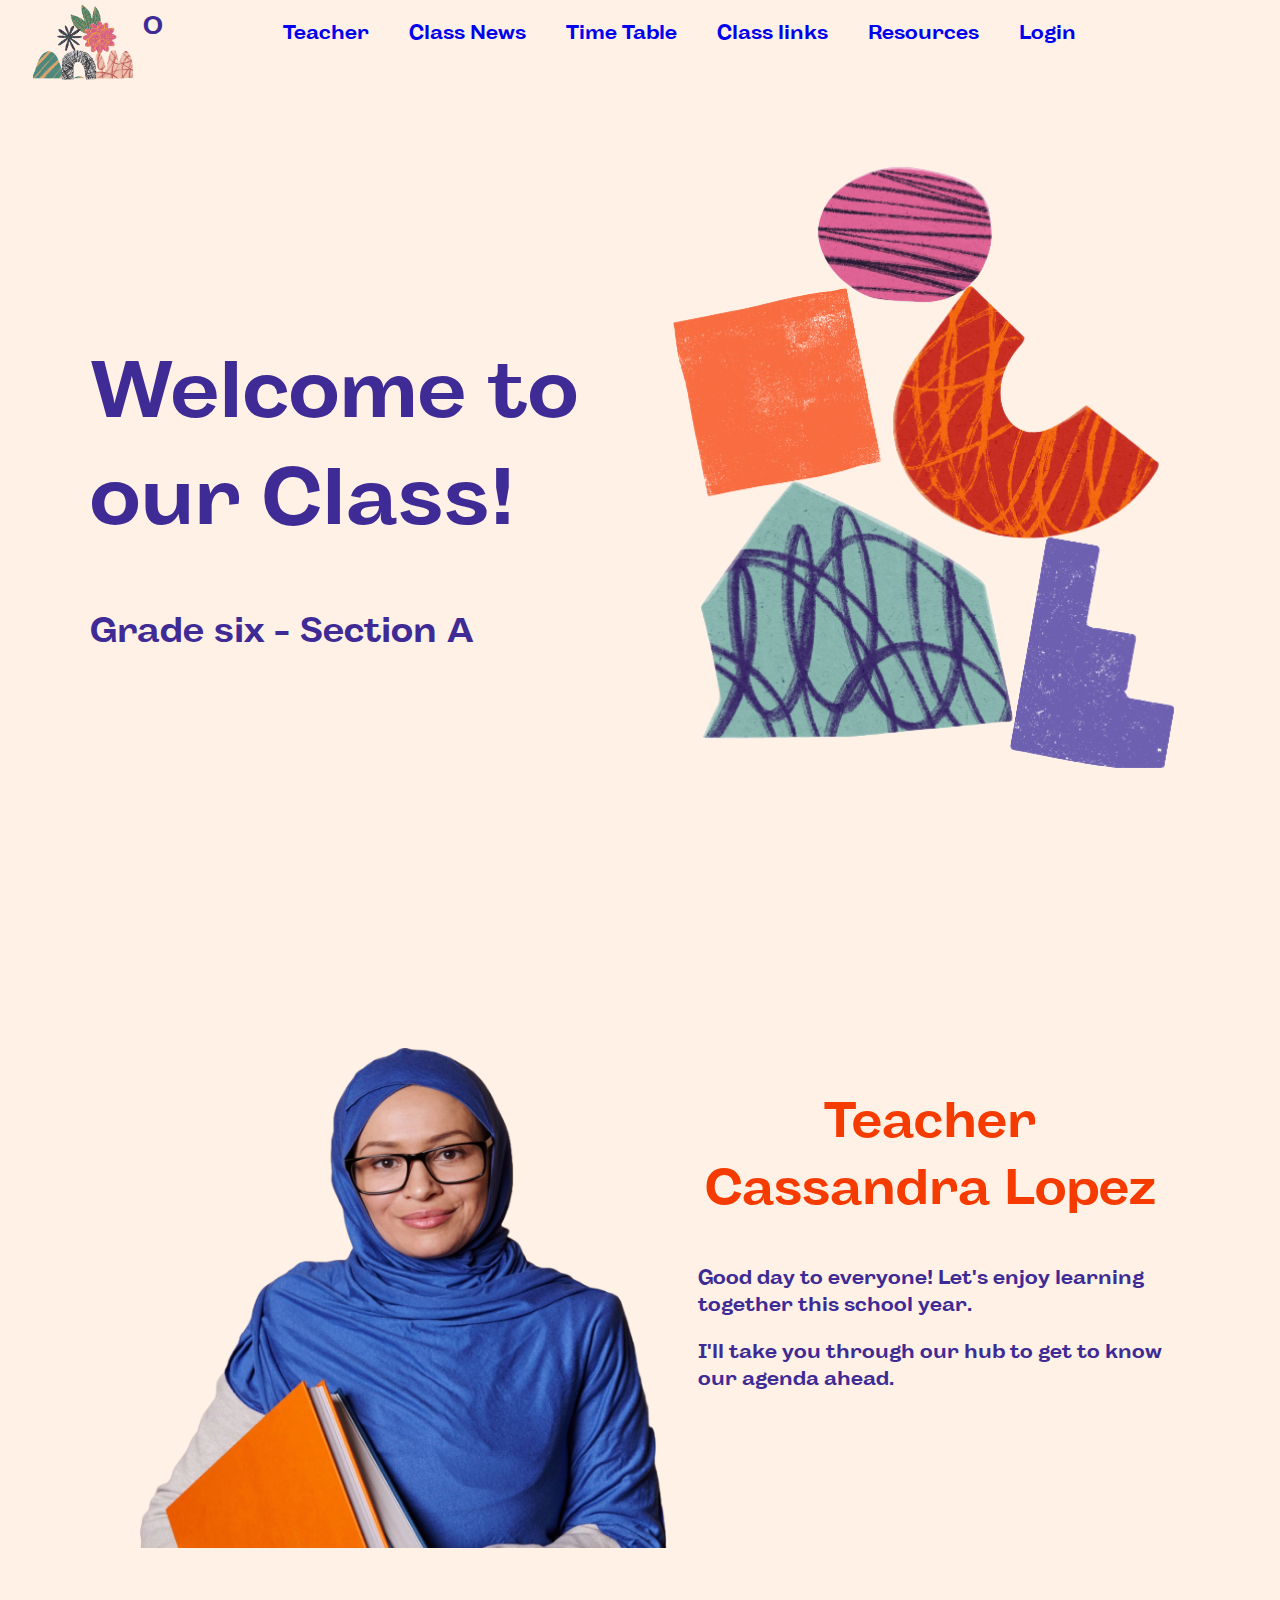
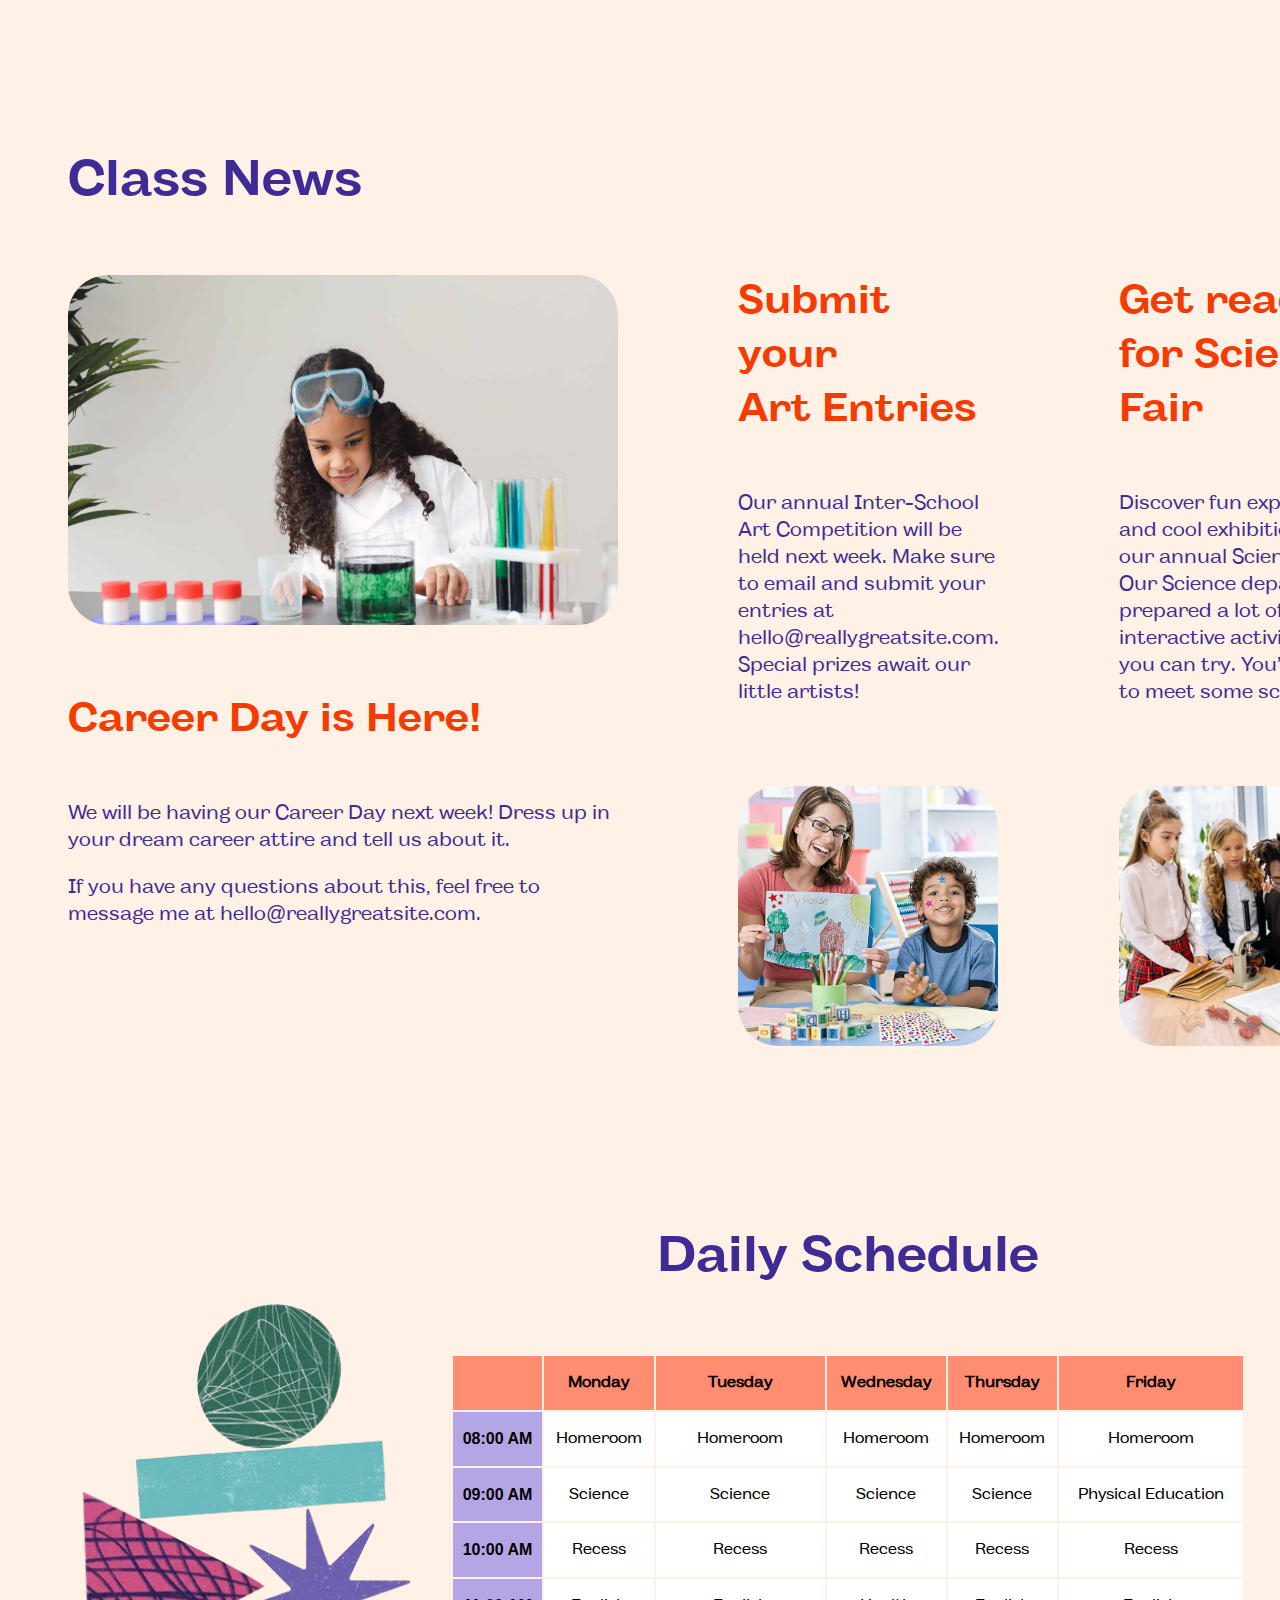
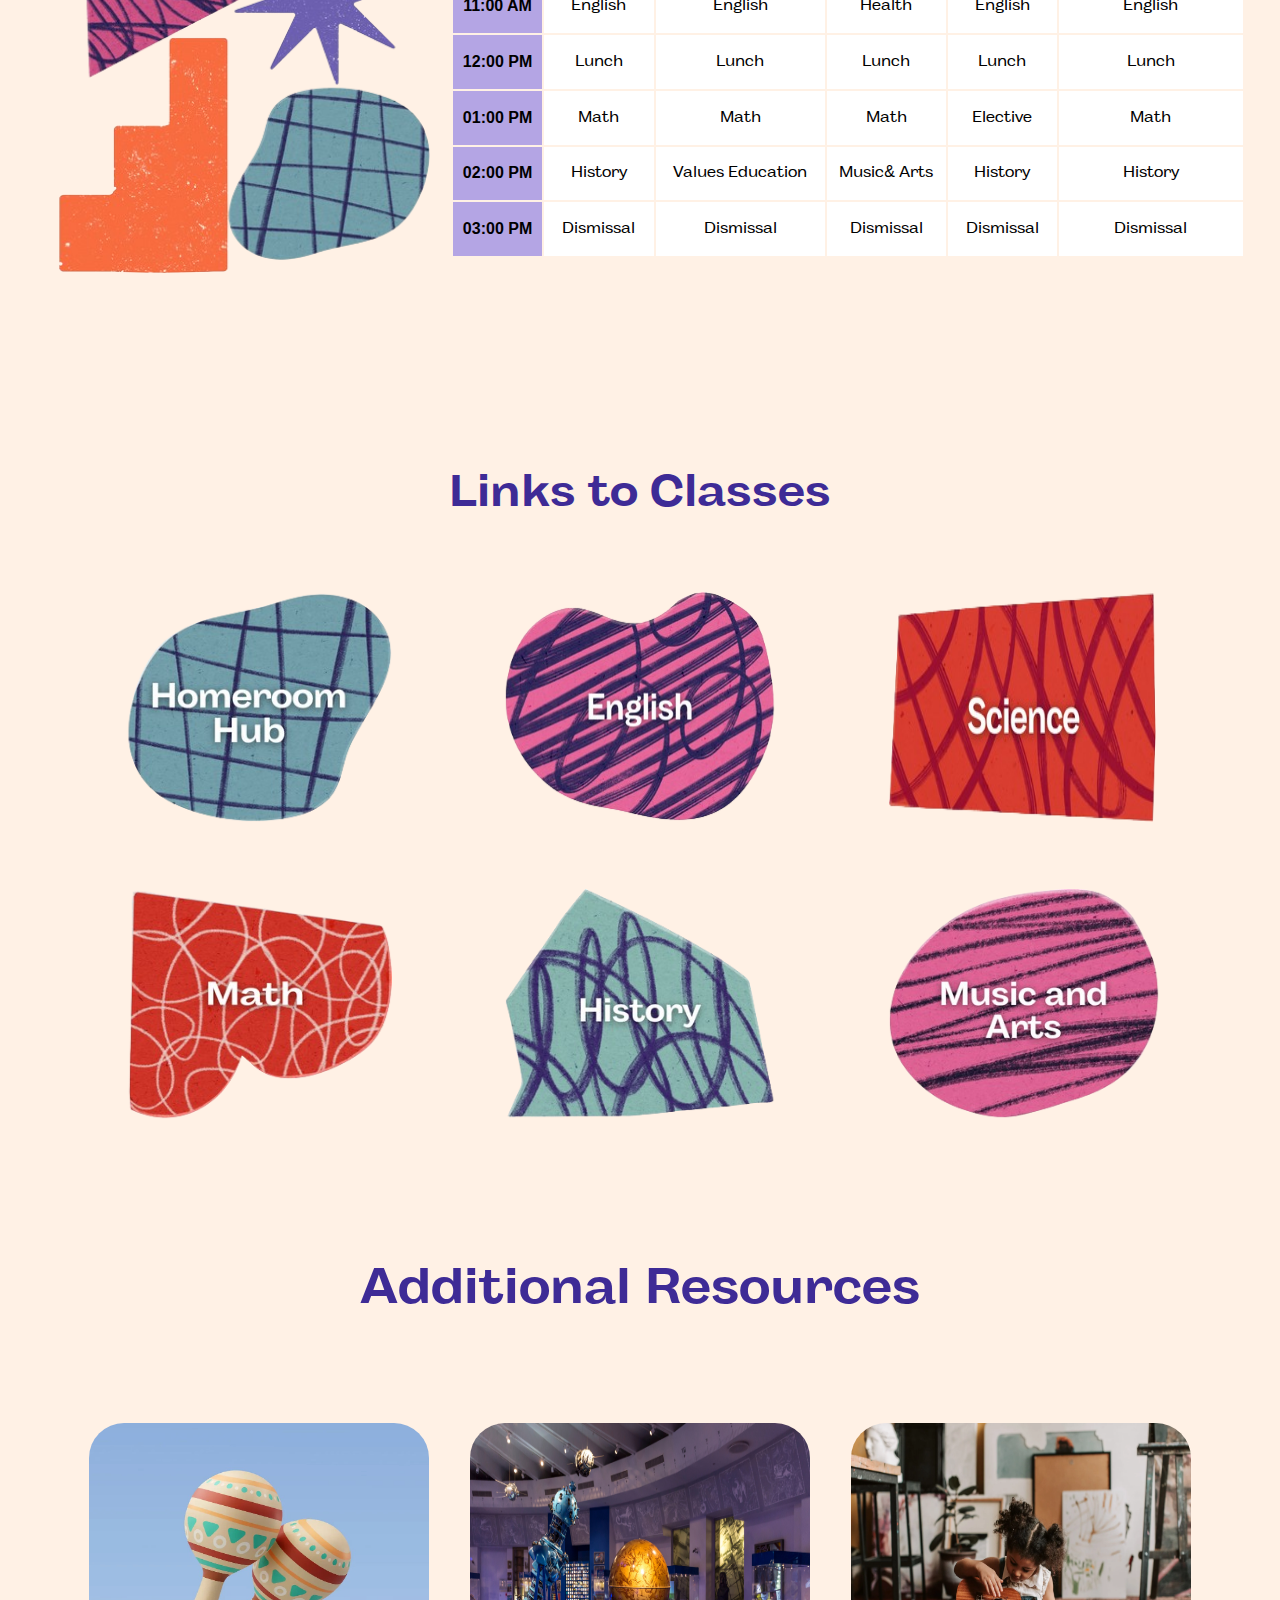
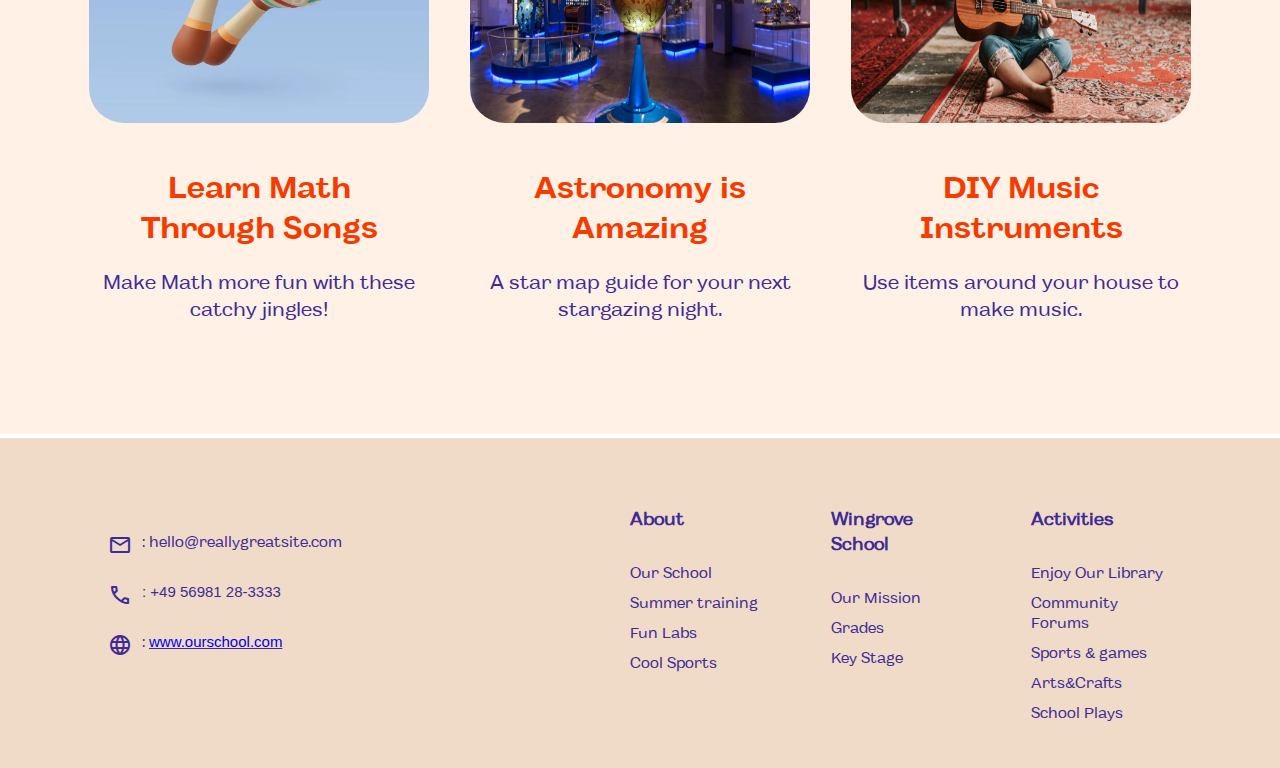
==== index.html @ 25e4eb33 "commit" ====
<!DOCTYPE html>
<html lang="en">

<head>
  <meta charset="UTF-8">
  <meta name="viewport" content="width=device-width, initial-scale=1.0">
  <link rel="stylesheet" href="class.css">
  <link rel="stylesheet"
    href="https://fonts.googleapis.com/css2?family=Material+Symbols+Outlined:opsz,wght,FILL,GRAD@24,400,0,0" />
  <title>Classrom</title>

</head>


<body>
  <!------------------navigation bar------------------>
  <nav class="navbar">
    <div class="logo">
      <a href="#welcome"><img class="logoimg" src="images/logo.png" alt="logo"></a>
     O
    </div>
    <ul class="nav">
      <li class="nav-item"><a href="#teacher">Teacher</a></li>
      <li class="nav-item"><a href="#news">Class News</a></li>
      <li class="nav-item"><a href="#table">Time Table</a></li>
      <li class="nav-item"><a href="#links">Class links</a></li>
      <li class="nav-item"><a href="#resources">Resources</a></li>
      <li class="nav-item"><a href="login.html">Login</a></li>
    </ul>
  </nav>
   <!------------------welcome page------------------>
  <div class="link" id="welcome"></div> <!--additional division to link abbove each page for styling purposes-->
  <div class="welcome">
    <div class="welcomeH">
      <h1>Welcome to
        <br>our Class!</br>
      </h1>
      <h4>Grade six - Section A</h4>
    </div>
    <img src="images/welcome.png" alt="shapes" class="shapes">
  </div>
  <!------------------teacher page------------------>
  <div class="link" id="teacher"></div><!--additional division to link abbove each page for styling purposes-->
  <div class="teacher">
    <img src="images/teacher.png" alt="teacher" class="teacherimg">
    <div>
      <h2 class="teacherH">Teacher<br> Cassandra Lopez</h2>
      <p clas="techerp">Good day to everyone! Let's enjoy learning<br> together this school year.
      </p>
      <p>
        I'll take you through our hub to get to know<br> our agenda ahead.
      </p>
    </div>
  </div>
  <!------------------news page------------------>
  <div class="link" id="news"></div><!--additional division to link abbove each page for styling purposes-->
  <h2 class="newsH">Class News</h2>
  <div class="news"><!--I used flex box so I added a div that contains each img and iths paragraph-->
    <div class="box">
      <img class="kidimg" src="images/kid.jpg" alt="kids">
      <div class="mainbox">
        <h4 class="kidh">Career Day is Here!</h4>
        <p class="newsp">We will be having our Career Day next week! Dress up in<br> your dream career attire and tell
          us about it.<br> </p>
        <p class="newsp"> If you have any questions about this, feel free to<br> message me at
          hello<font face="arial">@</font>reallygreatsite.com.</p>
      </div>
    </div>
    <div class="box">
      <h4 class="kidh">Submit your<br> Art Entries</h4>
      <p>Our annual Inter-School Art Competition will be held next week. Make sure to email and submit your entries at
        hello<font face="arial">@</font>reallygreatsite.com. Special prizes await our little artists!</p>
      <img class="kid2img" src="images/kid2.jpg" alt="kids">
    </div>
    <div class="box">
      <h4 class="kidh"> Get ready for Science Fair</h4>
      <p>Discover fun experiments and cool exhibitions at our annual Science Fair! Our Science department prepared a lot
        of interactive activities that you can try. You’ll also get to meet some scientists.</p>
      <img class="kid2img" src="images/kids3.jpg" alt="kids">
    </div>
  </div>
<!------------------timetable page------------------>
  <div id="table" class="schedule"><!--the div here contains the image as well as the whole table to diplay as flex-->
    <img src="images/Shapes table.png" alt="shapes" class="tableimg">
    <div class="timetable"><!--I used a div for styling purposes *add margin-->
      <h2 class="newsH hr">Daily Schedule</h2>
      <table>
        <colgroup>
          <col span="1" style="background-color: #B4A5E4; font-family: monospace;"><!--I used colgroup to change bgcolor *colspan is neccesary btw -->
        </colgroup>
        <tr class="days">
          <th></th>
          <th>Monday</th>
          <th>Tuesday</th>
          <th>Wednesday</th>
          <th>Thursday</th>
          <th>Friday</th>

        </tr>
        <tr>
          <th class="time">08:00 AM</th>
          <td>Homeroom</td>
          <td>Homeroom</td>
          <td>Homeroom</td>
          <td>Homeroom</td>
          <td>Homeroom</td>
        </tr>
        <tr>
          <th class="time">09:00 AM</th>
          <td>Science</td>
          <td>Science</td>
          <td>Science</td>
          <td>Science</td>
          <td>Physical Education</td>
        </tr>
        <tr>
          <th class="time">10:00 AM</th>
          <td>Recess</td>
          <td>Recess</td>
          <td>Recess</td>
          <td>Recess</td>
          <td>Recess</td>
        </tr>
        <tr>
          <th class="time">11:00 AM</th>
          <td>English</td>
          <td>English</td>
          <td>Health</td>
          <td>English</td>
          <td>English</td>
        </tr>
        <tr>
          <th class="time">12:00 PM</th>
          <td>Lunch</td>
          <td>Lunch</td>
          <td>Lunch</td>
          <td>Lunch</td>
          <td>Lunch</td>
        </tr>
        <tr>
          <th class="time">01:00 PM</th>
          <td>Math</td>
          <td>Math</td>
          <td>Math</td>
          <td>Elective</td>
          <td>Math</td>
        </tr>
        <tr>
          <th class="time">02:00 PM</th>
          <td>History</td>
          <td>Values Education</td>
          <td>Music<font face="arial">&</font> Arts</td>
          <td>History</td>
          <td>History</td>
        </tr>
        <tr>
          <th class="time">03:00 PM</th>
          <td>Dismissal</td>
          <td>Dismissal</td>
          <td>Dismissal</td>
          <td>Dismissal</td>
          <td>Dismissal</td>
        </tr>
      </table>
    </div>
  </div>
  <!------------------classlinks page------------------>
  <div class="link" id="links"></div><!--additional division to link abbove each page for styling purposes-->
  <div class="classlinks">
    <h2 class="linkh">Links to Classes</h2>
    <div class="row"><!--each row has 3 links and each div (row)I used flexbox-->
      <a href="https://dancingclassrooms.org/programs/homeroom-edition/" target="_blank">
        <image src="images/homeroom.png" class="classimg"></image>
      </a>
      <a href="https://the-english-classroom.com/" target="_blank">
        <image src="images/english.png" class="classimg"></image>
      </a>
      <a href="https://classroomscience.org/" target="_blank">
        <image src="images/science.png" class="classimg"></image>
      </a>
    </div>
    <div class="row">
      <a href="https://www.themathclassroom.com.sg/" target="_blank">
        <image src="images/math.png" class="classimg"></image>
      </a>
      <a href="https://www.history.com/classroom" target="_blank">
        <image src="images/history.png" class="classimg"></image>
      </a>
      <a href="https://througheducation.com/incorporate-art-music-into-classroom-learning/" target="_blank">
        <image src="images/music.png" class="classimg"></image>
      </a>

    </div>
  </div>
  <!------------------resources page------------------>
  <div class="link" id="resources"></div><!--additional division to link abbove each page for styling purposes-->
  <h2 class="hr">Additional Resources</h2>
  <div class="resource"><!--div contains 3 main divs to display as flex-->
    <div><!--each div has image header and paragrph 3 in total-->
      <img class="boximg" src="images/shake.jpg">
      <h4 class="imgh">Learn Math<br> Through Songs</h4>
      <p>Make Math more fun with these
        <br> catchy jingles!
      </p>
    </div>
    <div>
      <img class="boximg" src="images/Science-Museum.png">
      <h4 class="imgh">Astronomy is <br>Amazing</h4>
      <p>A star map guide for your next <br> stargazing night.</p>
    </div>
    <div>
      <img class="boximg" src="images/Ukulelegirl.webp">
      <h4 class="imgh">DIY Music<br> Instruments</h4>
      <p>Use items around your house to <br> make music.</p>
    </div>
  </div>
   <!------------------footer------------------>
   <footer>
    <div>
      <div class="email">
        <span class="sign material-symbols-outlined"> mail </span>
        <p>: hello<font face="arial">@</font>reallygreatsite.com</p>
      </div>
      <div class="phon">
        <span class="sign material-symbols-outlined"> phone</span>
        <p>
          <font face="arial">: +49 56981 28-3333</font>
        </p>
      </div>
      <div class="phon">
        <span class="sign material-symbols-outlined"> language</span>
        <p>
          : <font face="arial" style="text-decoration: underline;"> <a href="#">www.ourschool.com</a></font>
        </p>
      </div>
    </div>
    <!------------------footer------------------>
    <div class="footer_list">
      <div>
        <ul>
          <li>
            <h5>About</h5>
          </li>
          <li>Our School </li>
          <li>Summer training</li>
          <li>Fun Labs</li>
          <li>Cool Sports</li>
        </ul>
      </div>
      <div>
        <ul>
          <li>
            <h5>Wingrove School</h5>
          </li>
          <li>Our Mission</li>
          <li>Grades</li>
          <li>Key Stage</li>
        </ul>
      </div>
      <div>
        <ul>
          <li>
            <h5>Activities</h5>
          </li>
          <li>Enjoy Our Library</li>
          <li>Community Forums</li>
          <li>Sports <font face="arial">&</font> games</li>
          <li>Arts<font face="arial">&</font>Crafts </li>
          <li> School Plays</li>

        </ul>
      </div>
    </div>
  </footer>
</body>

</html>
---- class.css ----
html {
    scroll-behavior: smooth;
    overflow-x: hidden;
}

@font-face {
    font-family: BodyGrotesqueFit;
    src: url("fonts/body-grotesque-fit-regular.ttf");

}

@font-face {
    font-family: BodyGrotesqueBold;
    src: url("fonts/body-grotesque-fit-trial-bold.ttf")
}

body {
    background-color: #FFF1E5;
    color: #3E2B96;
    font-family: BodyGrotesqueFit;

}
/*------------------welcome page------------------*/
.welcome {
    color: #3E2B96;
    font-weight: bold;
    display: flex;
    margin: 90px 0 60px 60px;
    justify-content: space-around;
}

.shapes {
    width: 530px;
    height: 640px;
    margin: 0 50px;
}

.welcomeH {
    margin-top: 150px;
    font-family: BodyGrotesqueBold;
}

h1 {
    font-size: 80px;
    font-weight: bolder;
}

h4 {
    font-size: 35px;
}
/*------------------navigation bar------------------*/

.nav {
    text-decoration: none;
    justify-content: end;
    display: flex;
    margin: 15px;
    margin-left: 50px;
}
.nav-item {
    font-family: BodyGrotesqueBold;
    font-size: 20px;
    margin: 0 20px;
    transition: opacity 0.6s ease;
}

a {
    text-decoration: none;
    list-style-type: none;
}

.nav:hover> :not(:hover) {
    opacity: 0.6;
}

.nav-item:hover {
    transform: scale(1.1);
}

.navbar {
    background-color: #FFF1E5;
    position: fixed;
    /* Set the navbar to fixed position */
    top: 0;
    /* Position the navbar at the top of the page */
    width: 100%;
    /* Full width */
    padding: 5px;
    display: flex;
    z-index: 3;/*because in the login page I used z-index 1 and 2 */

}

.logo {
    font-family: BodyGrotesqueBold;
    display: flex;
    font-size: 25px;
    margin: 5px 10px;

}

.logoimg {
    width: 100px;
    height: 80px;
    margin: -10px 10px;
}

.h3 {
    margin-top: 15px;
}

.search {
    width: max-content;
    display: flex;
    align-items: center;
    border: #333333 1px solid;
    padding: 10px;
    border-radius: 28px;
    background: #f6f6f6;
    width: 400px;
    height: 25px;
    margin-top: 15px;
}

.search-input {
    font-size: 16px;
    color: #333333;
    margin-left: 14px;
    border: none;
    background: transparent;
    width: 400px;
    height: 25px;

}
/*------------------teacher page------------------*/
.teacher {
    margin-top: 170px;
    font-family: BodyGrotesqueBold;
    display: flex;
    justify-content: space-evenly;
    font-size: 20px;
    margin-right: 90px;
}

.teacherp {
    text-align: center;
}

.teacherH {
    font-size: 50px;
    color: #F63B00;
    text-align: center;


}

.teacherimg {
    width: 550px;
    height: 500px;
    margin-bottom: 100px;
    margin-left: 100px;
}
/*------------------news page------------------*/
.newsH {

    margin: 60px;
    font-size: 50px;
    margin-right: 60px;
    font-family: BodyGrotesqueBold;
}

.kidimg {
    width: 550px;
    height: 350px;
    border-radius: 40px;
}

.kidh {
    color: #F63B00;
    font-family: BodyGrotesqueBold;
    font-size: 40px;
    margin-top: 0px;

}

.box {
    font-family: BodyGrotesqueFit;
    margin: 0 60px;
    font-size: 20px;
}

.kid2img {
    width: 260px;
    height: 260px;
    border-radius: 40px;
    margin-top: 60px;
}

.news {
    display: flex;
}

.mainbox {
    margin-top: 60px;
}
/*-------------------resource page--------------*/
.resource {
    margin: 100px 40px;
    text-align: center;
    display: flex;
    justify-content: space-evenly;
    font-size: 20px;
}

.boximg {
    width: 340px;
    height: 300px;
    border-radius: 35px;

}

.hr {
    text-align: center;
    margin: 60px;
    font-size: 50px;
    margin-right: 60px;
    font-family: BodyGrotesqueBold;
}

.imgh {
    color: #F63B00;
    font-size: 30px;
    font-family: BodyGrotesqueBold;
    margin-bottom: 0px;
}
/*------------------timetable page------------------*/
table tr td {
    background-color: #FFFF;
}

table {
    margin-bottom: 30px 40px;
    width: 800px;
    height: 510px;
    color: #000;
    border: 3px solid #FFF1E5;
    text-align: center;
}

tr {
    padding: 10px;
}

.days {
    background-color: #FF8D72;
}

.tableimg {
    width: 410px;
    height: 570px;
    margin-top: 140px;
}

.schedule {
    margin: 80px 0px;
    display: flex;
    justify-content: space-between;
    padding: 30px;
}

.timetable {
    margin-right: 30px;
}

.link { /*--additional division to link abbove each page for styling purposes--*/
    height: 40px;
    width: auto;
}

.time {
    font-family: 'Lucida Sans', 'Lucida Sans Regular', 'Lucida Grande', 'Lucida Sans Unicode', Geneva, Verdana, sans-serif;
    /*I had to specify a web safe font because my custom font doesn't sipport symbols nor numbers*/
}
/*------------------class links page------------------*/
.linkh {
    margin-top: 40px;
    font-size: 45px;
    text-align: center;
    font-family: BodyGrotesqueBold;

}

.row {
    display: flex;
    justify-content: space-evenly;
}

.classimg {
    width: 270px;
    height: 230px;
    margin: 30px 0px;
    transition: ease;
}

.row a {
    transition: 0.6s ease;
}

.row a:hover {
    transform: scale(1.1);
}
/*------------------footer ------------------*/

.email {
    margin: 80px 0px 100px 100px;
    display: flex;
    font-size: 15px;
}

.phon {
    margin: -100px 0px 100px 100px;
    display: flex;
    font-size: 15px;
}
/*----styling google font symbols----*/
.sign {
    margin: 15px 10px 10px 10px;
}

.footer_list {
    display: flex;
    font-size: 15px;
    margin: 40px 80px;
    margin-right: 100px;
    list-style-type: none;
    text-decoration: none;
    margin-bottom: 0px;
}

footer {
    border-top: 4px solid #fff;
    display: flex;
    justify-content: space-between;
    background-color: #f0dbc8;
    list-style-type: none;
    text-decoration: none;
    margin-bottom: 0px;
    margin: -10px -10px;
}

.footer_list li:hover {
    cursor: pointer;
    opacity: 0.7;
}

li {
    margin: 10px;
    list-style-type: none;
}

.footer_list li h5 {
    font-size: 18px;
}
.footer_list div{
    float: right;
    width: 45%;
}
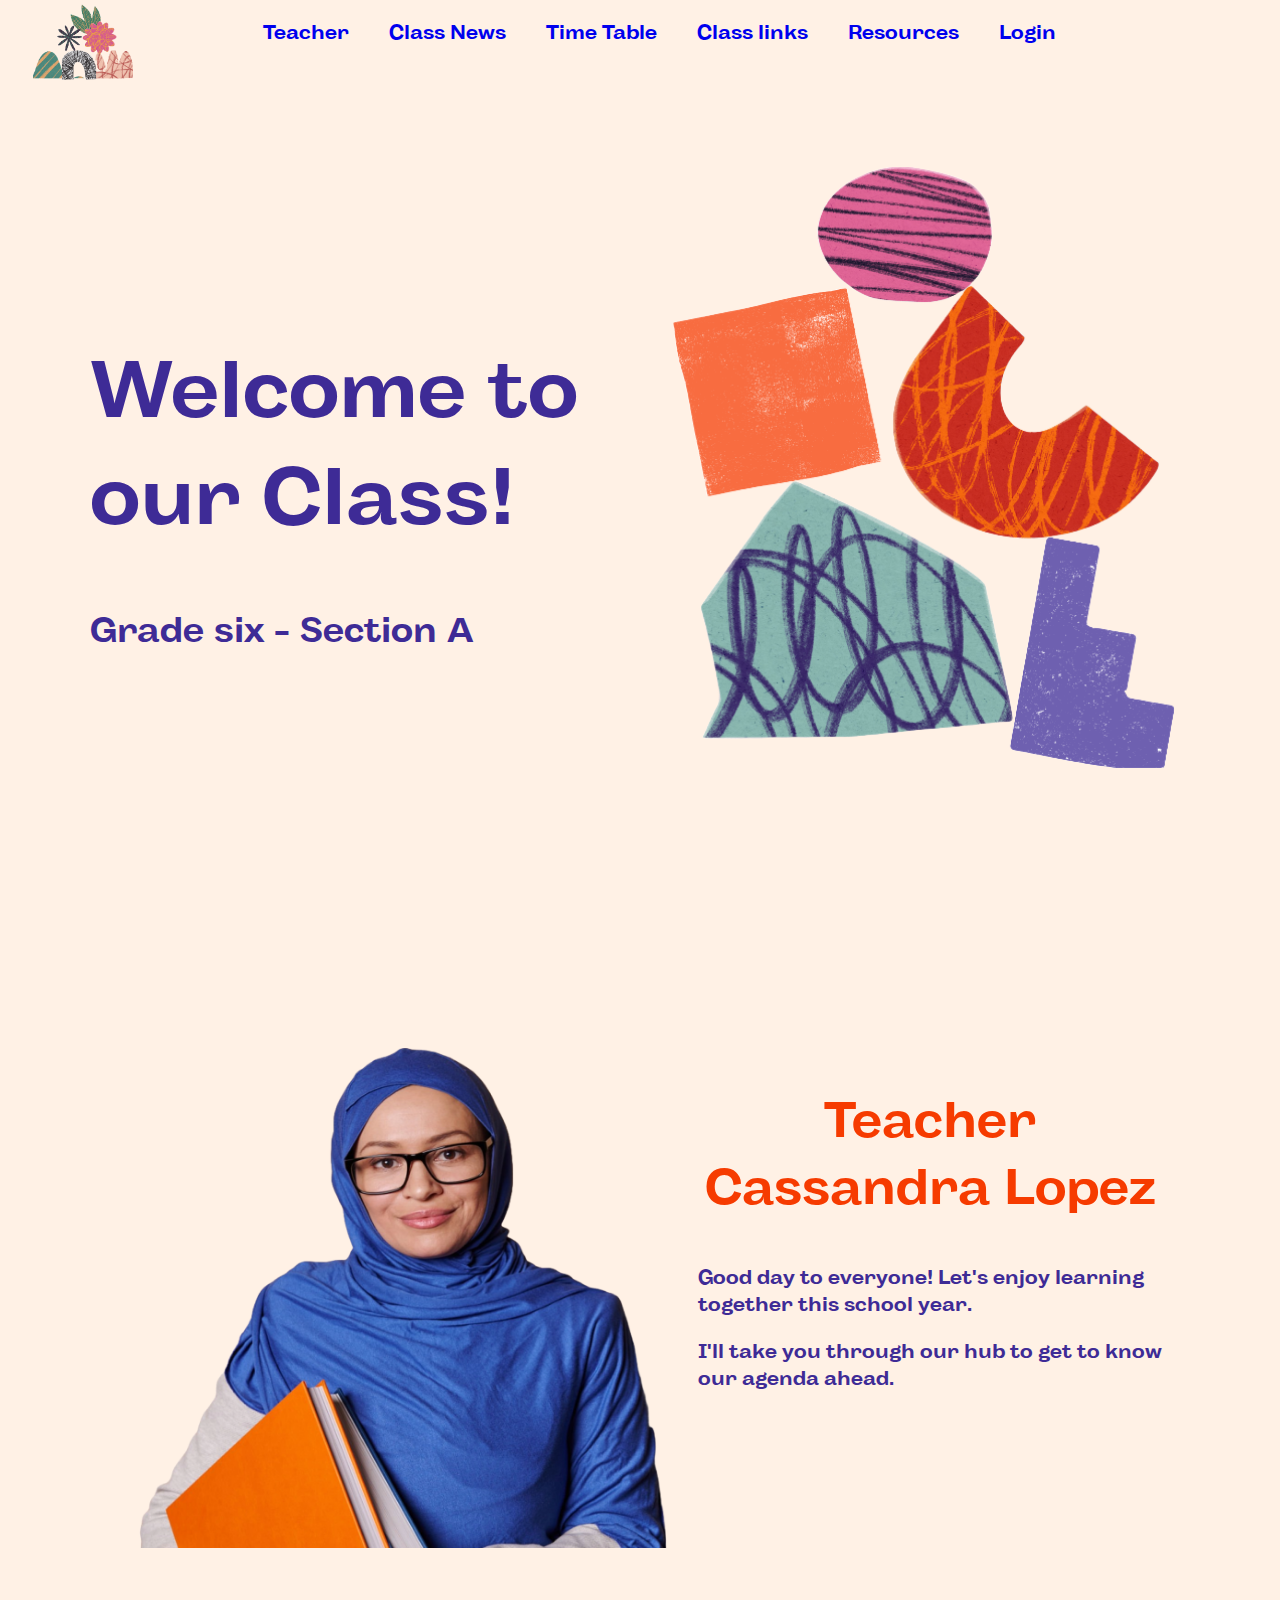
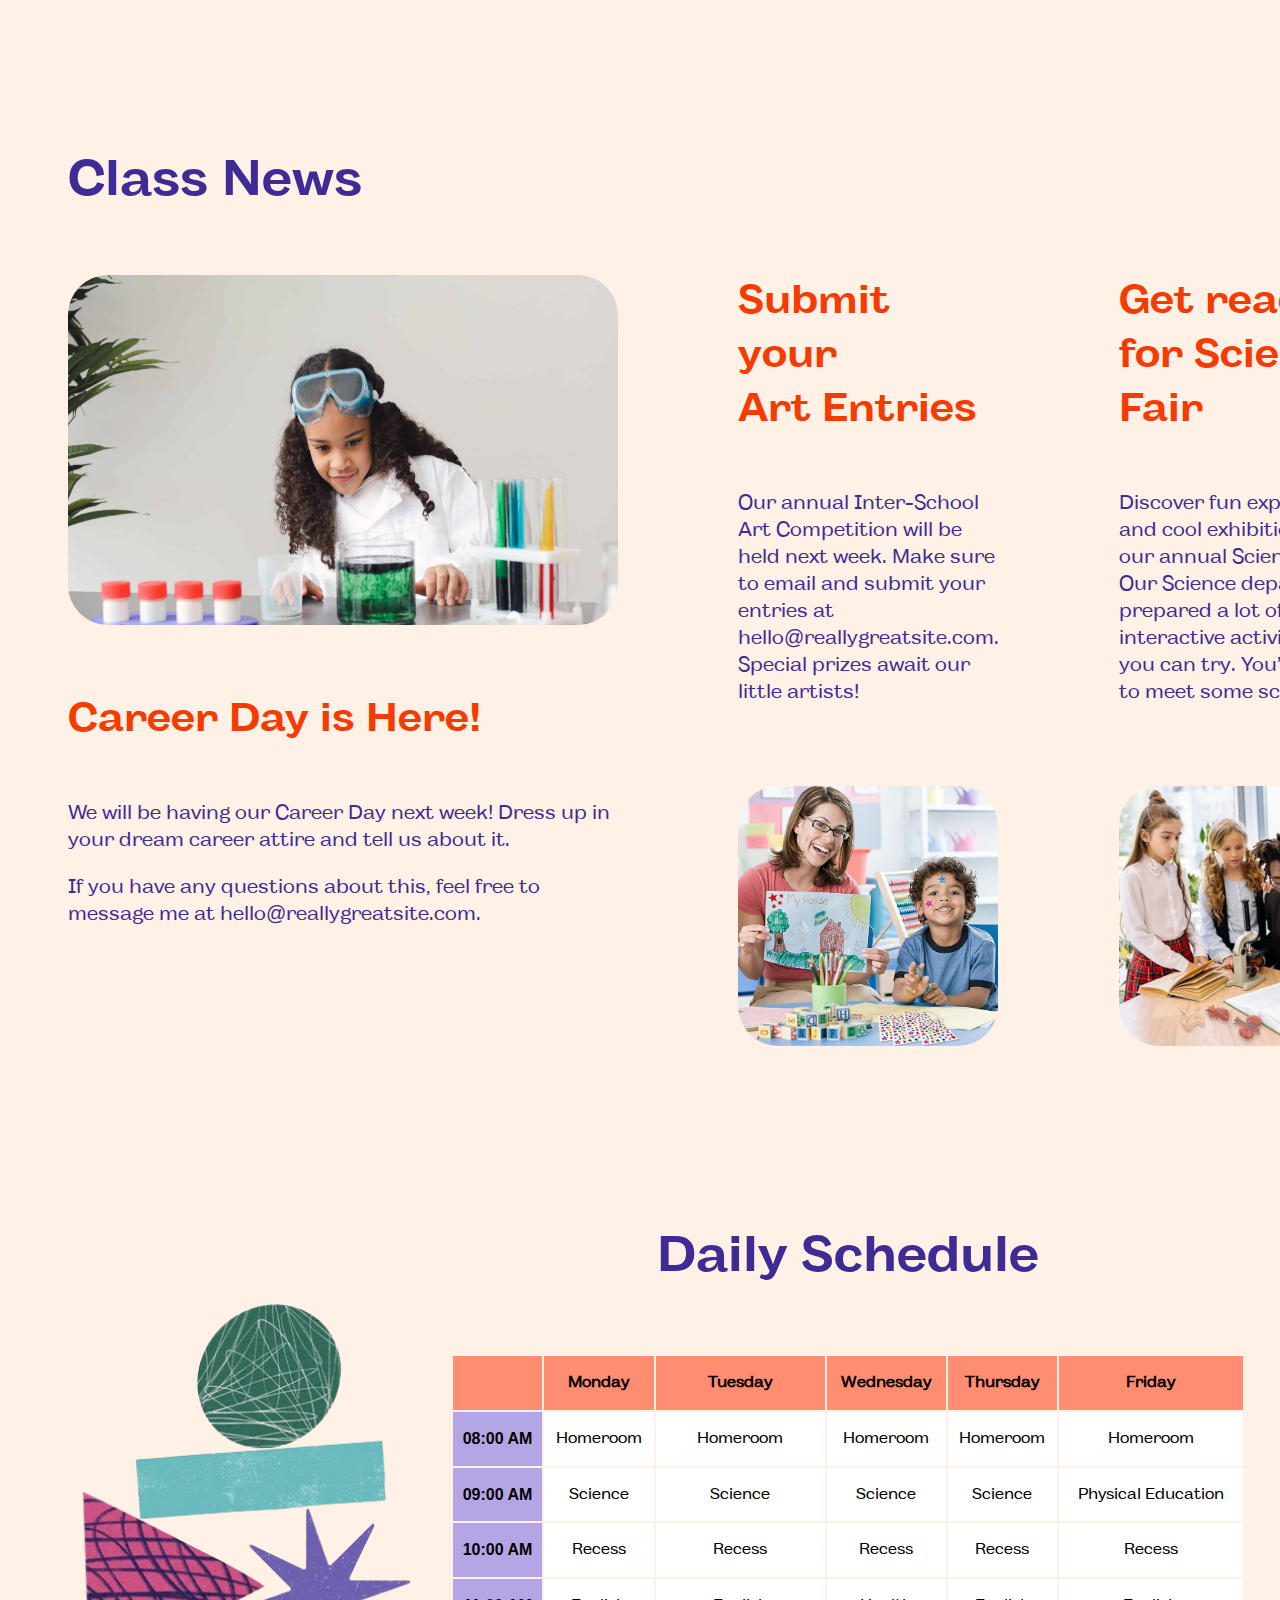
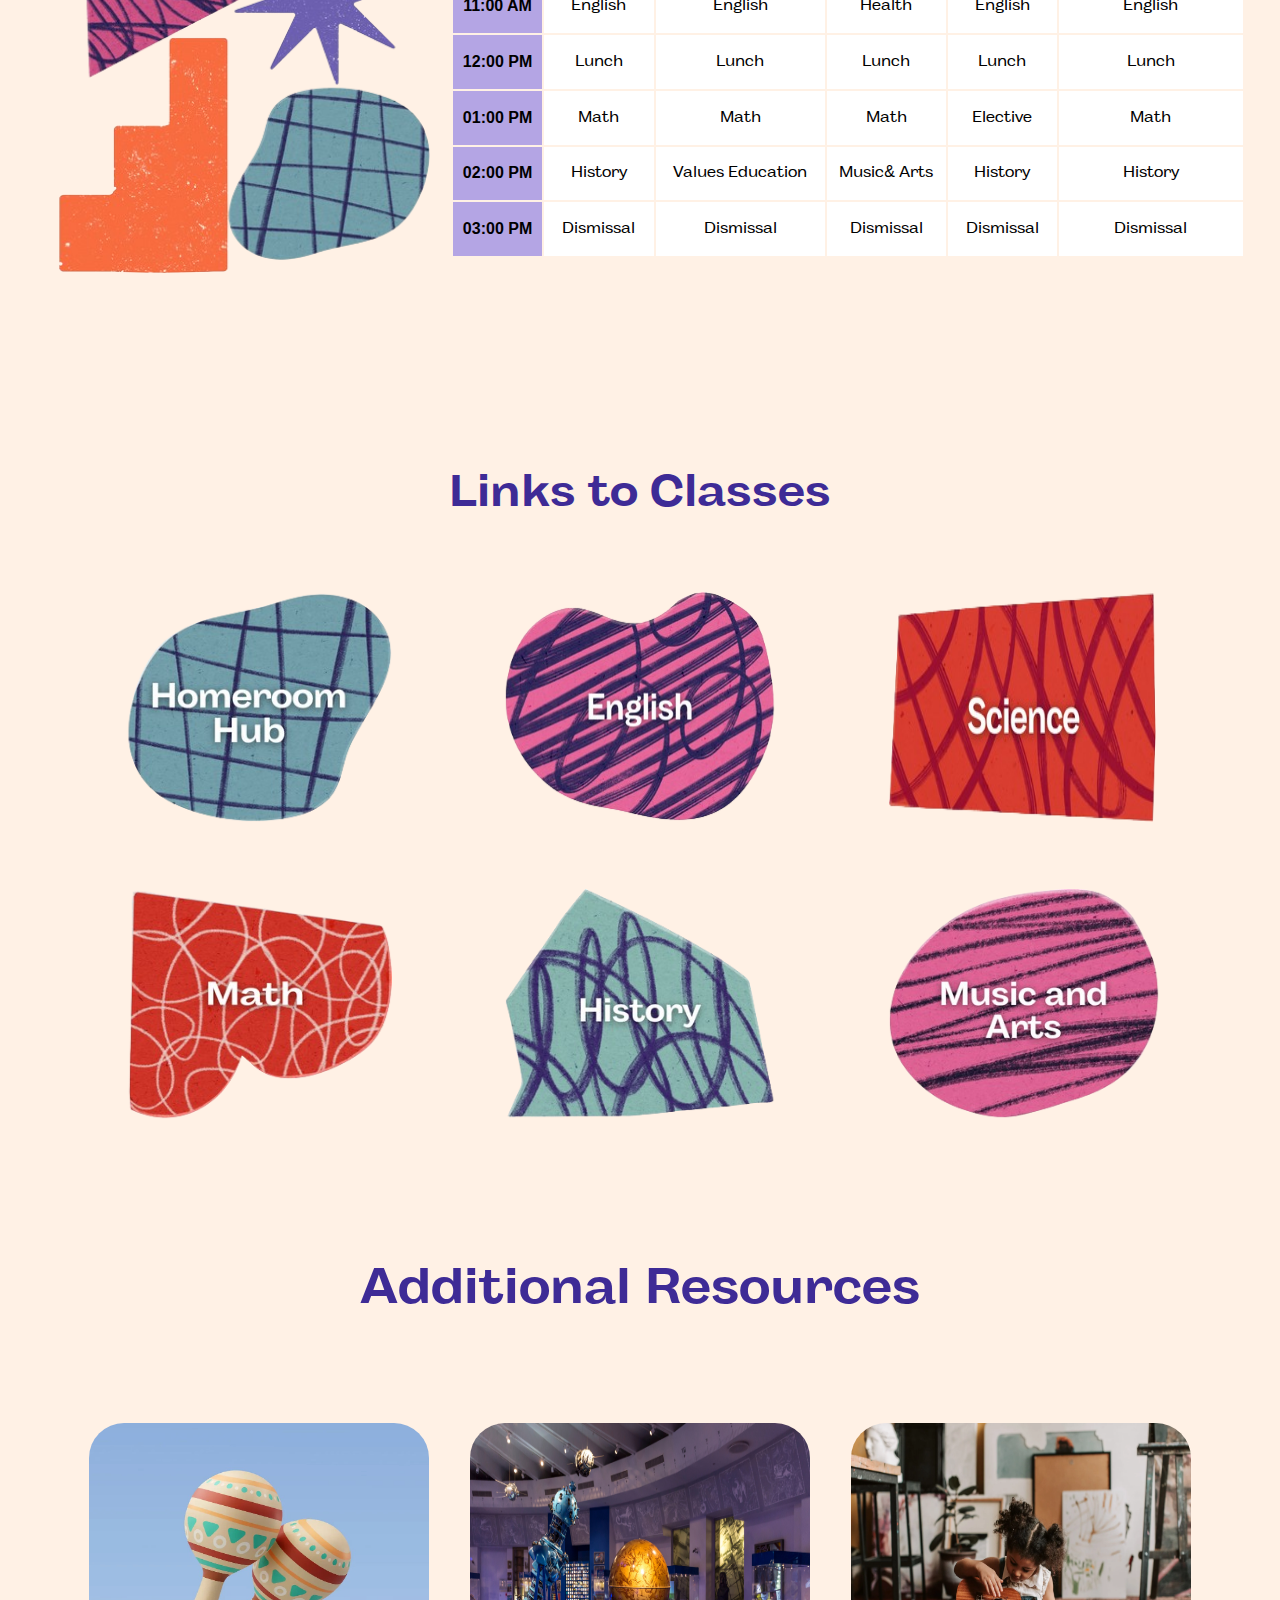
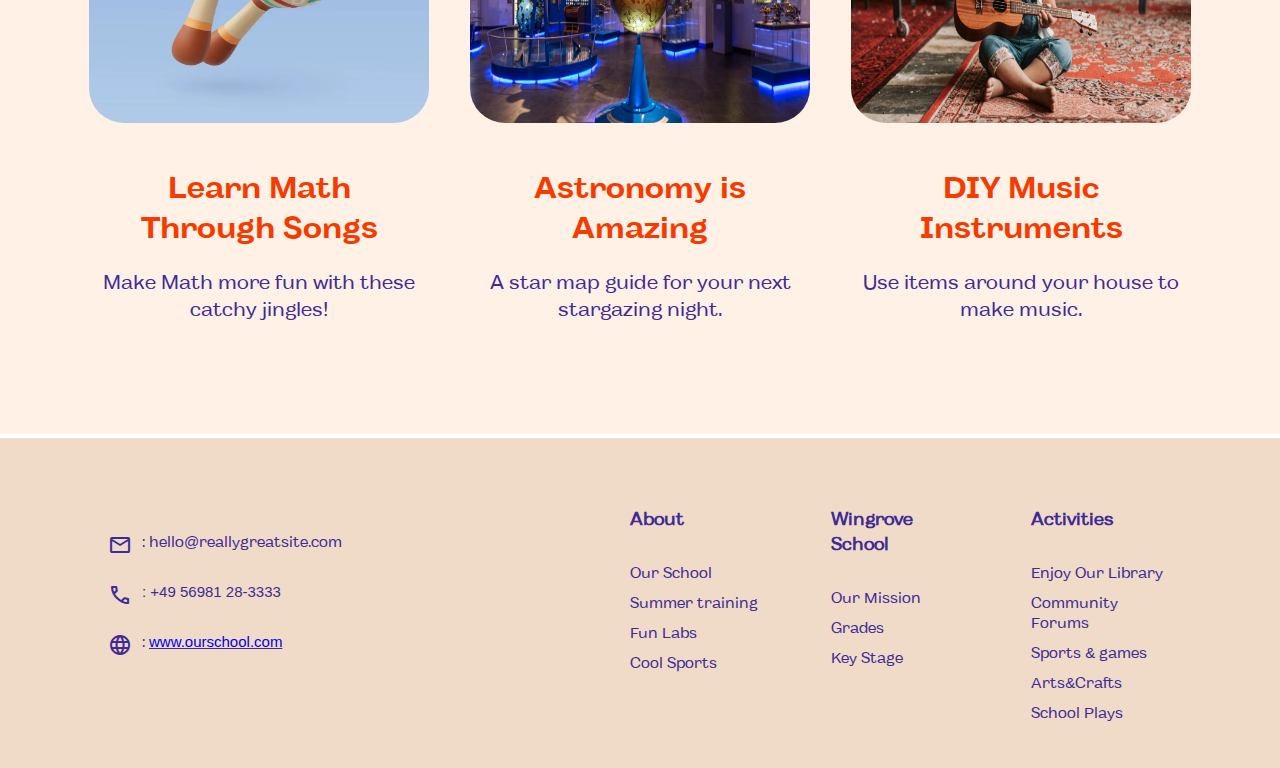
==== commit 50da260c: "Update index.html" ====
--- a/index.html
+++ b/index.html
@@ -17,7 +17,7 @@
   <nav class="navbar">
     <div class="logo">
       <a href="#welcome"><img class="logoimg" src="images/logo.png" alt="logo"></a>
-     O
+     
     </div>
     <ul class="nav">
       <li class="nav-item"><a href="#teacher">Teacher</a></li>
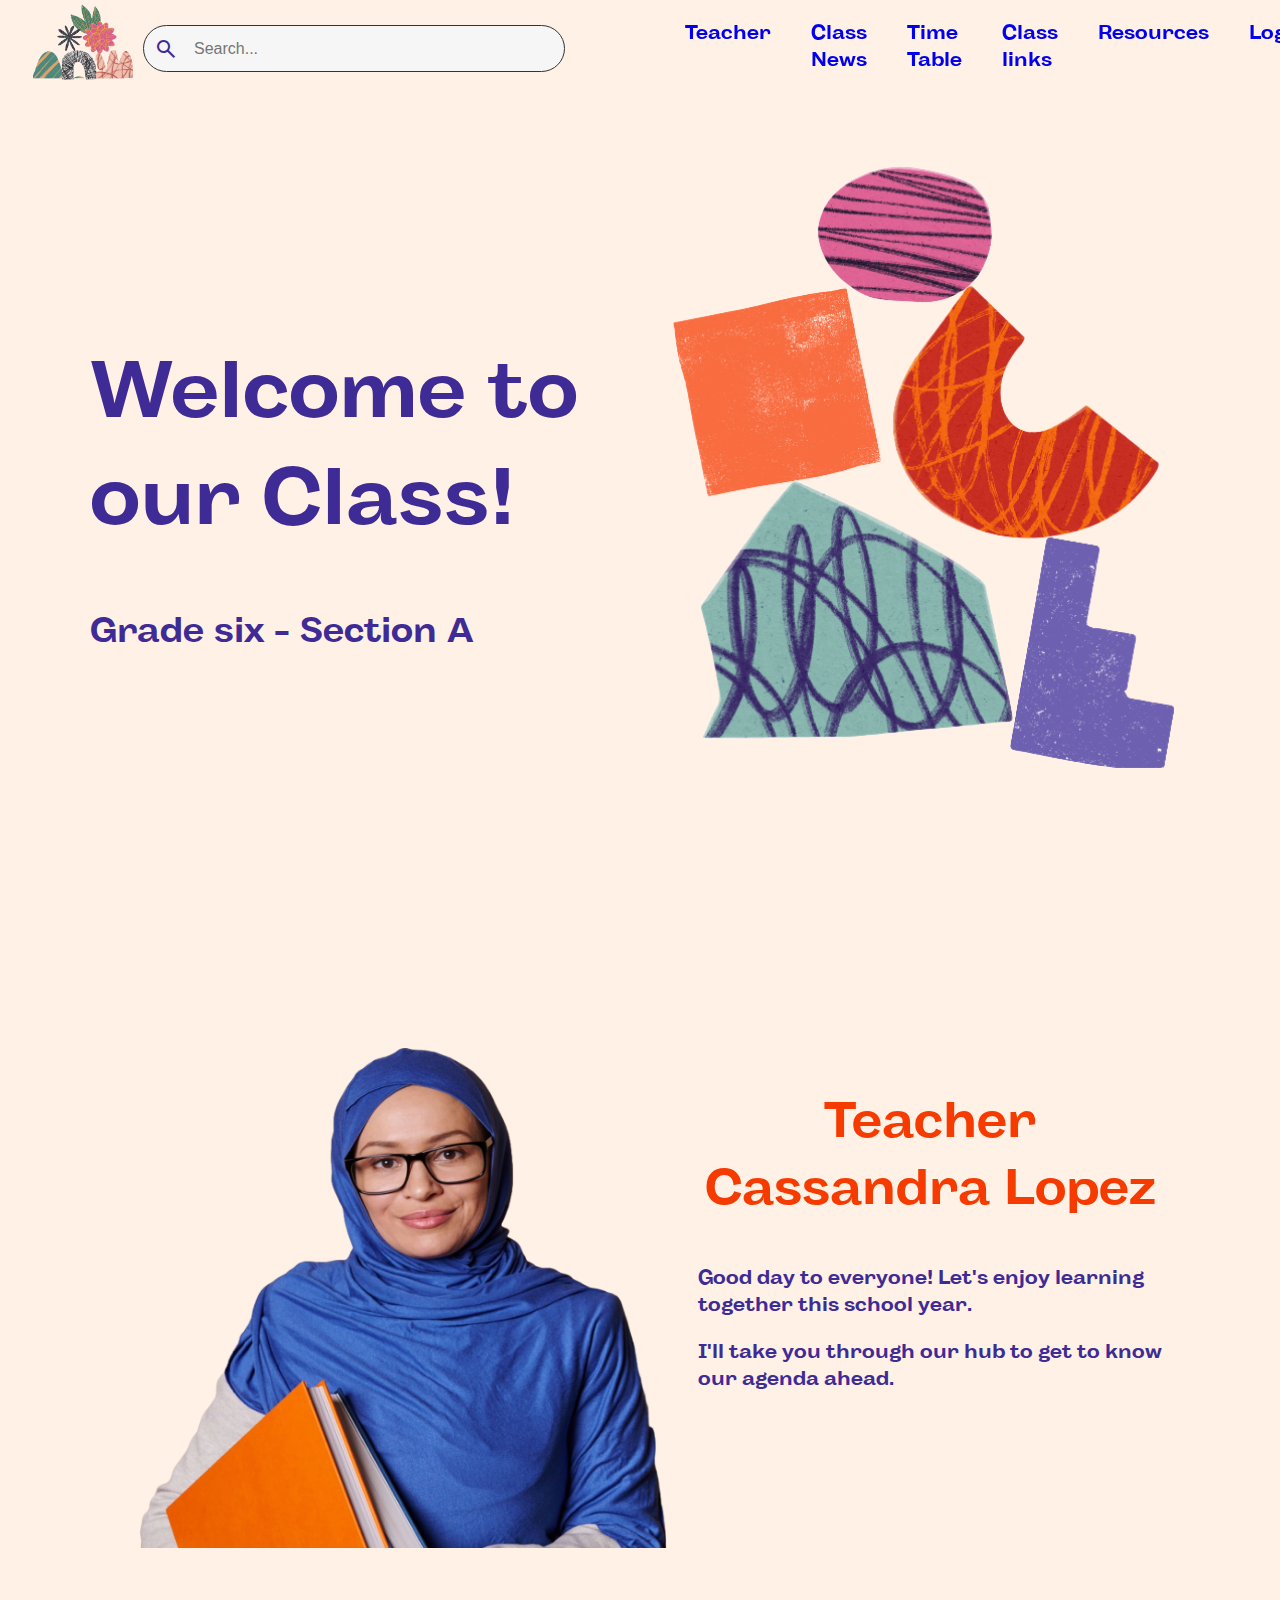
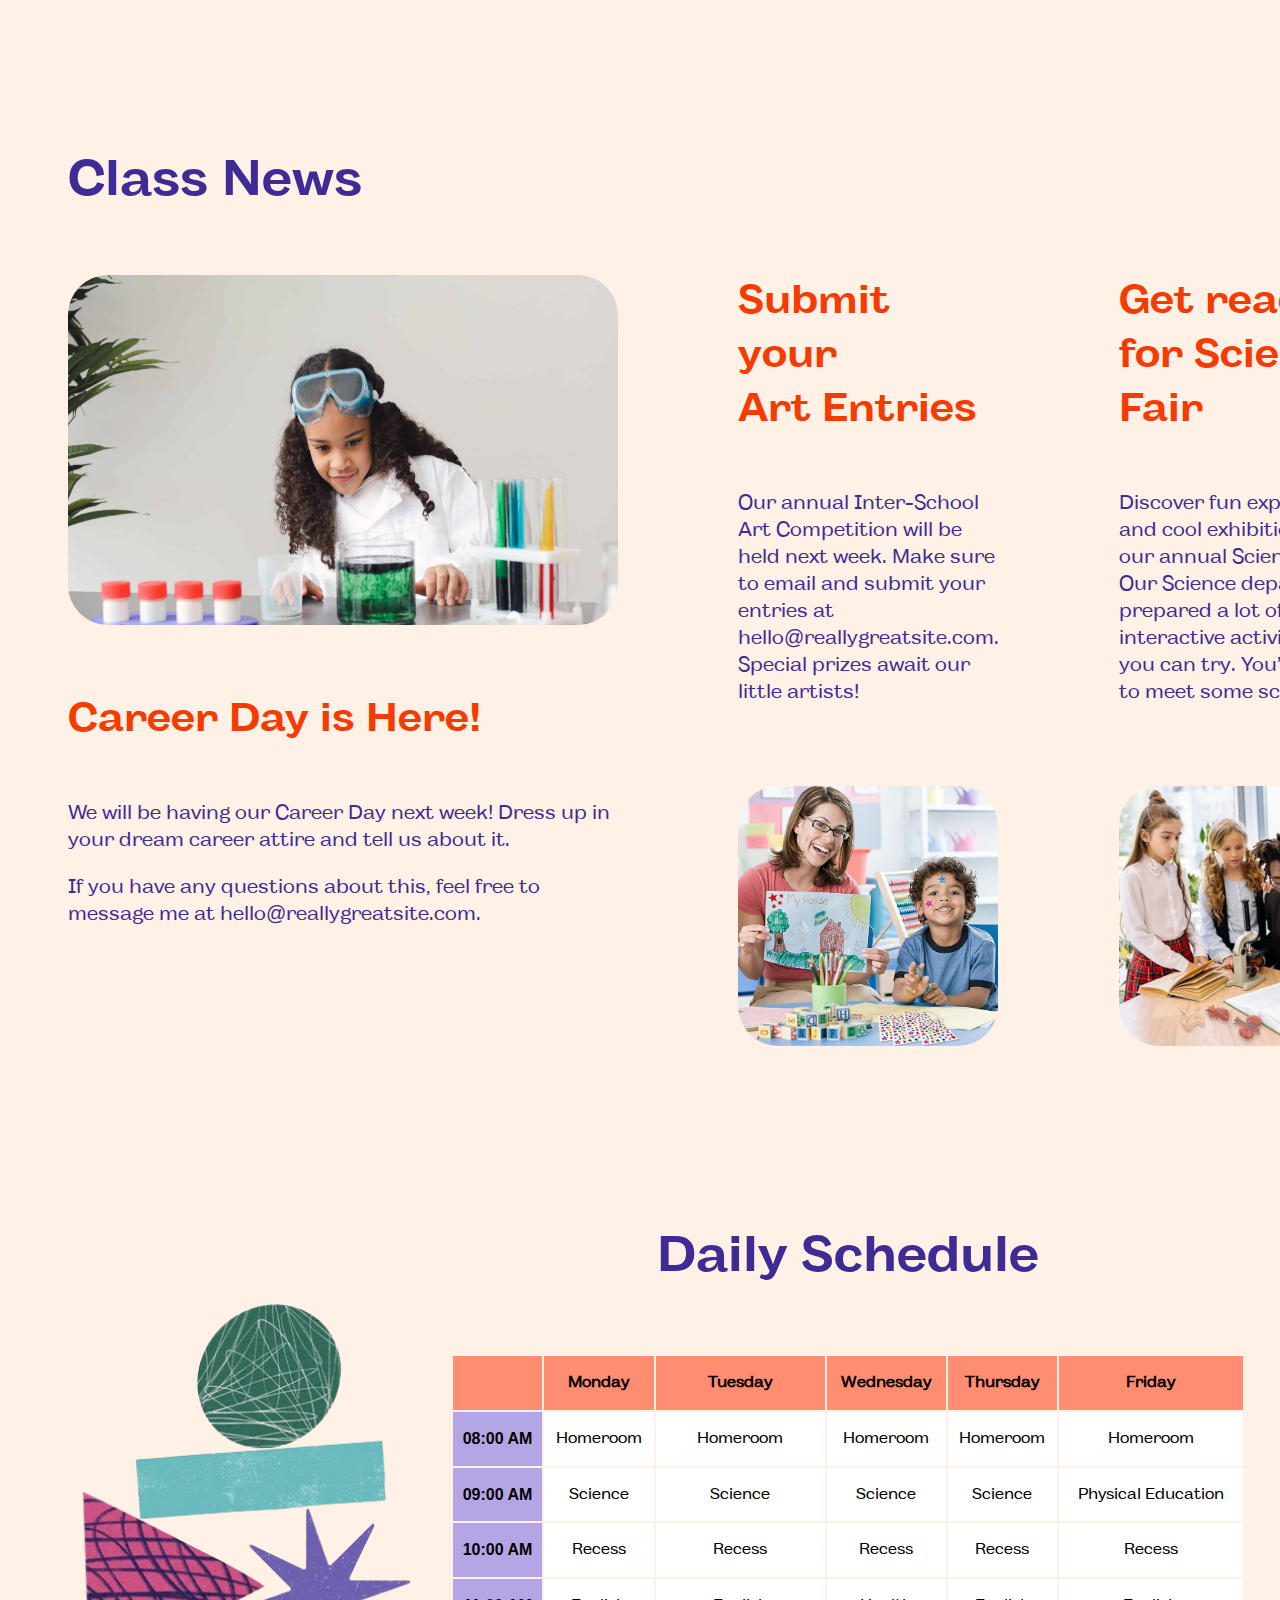
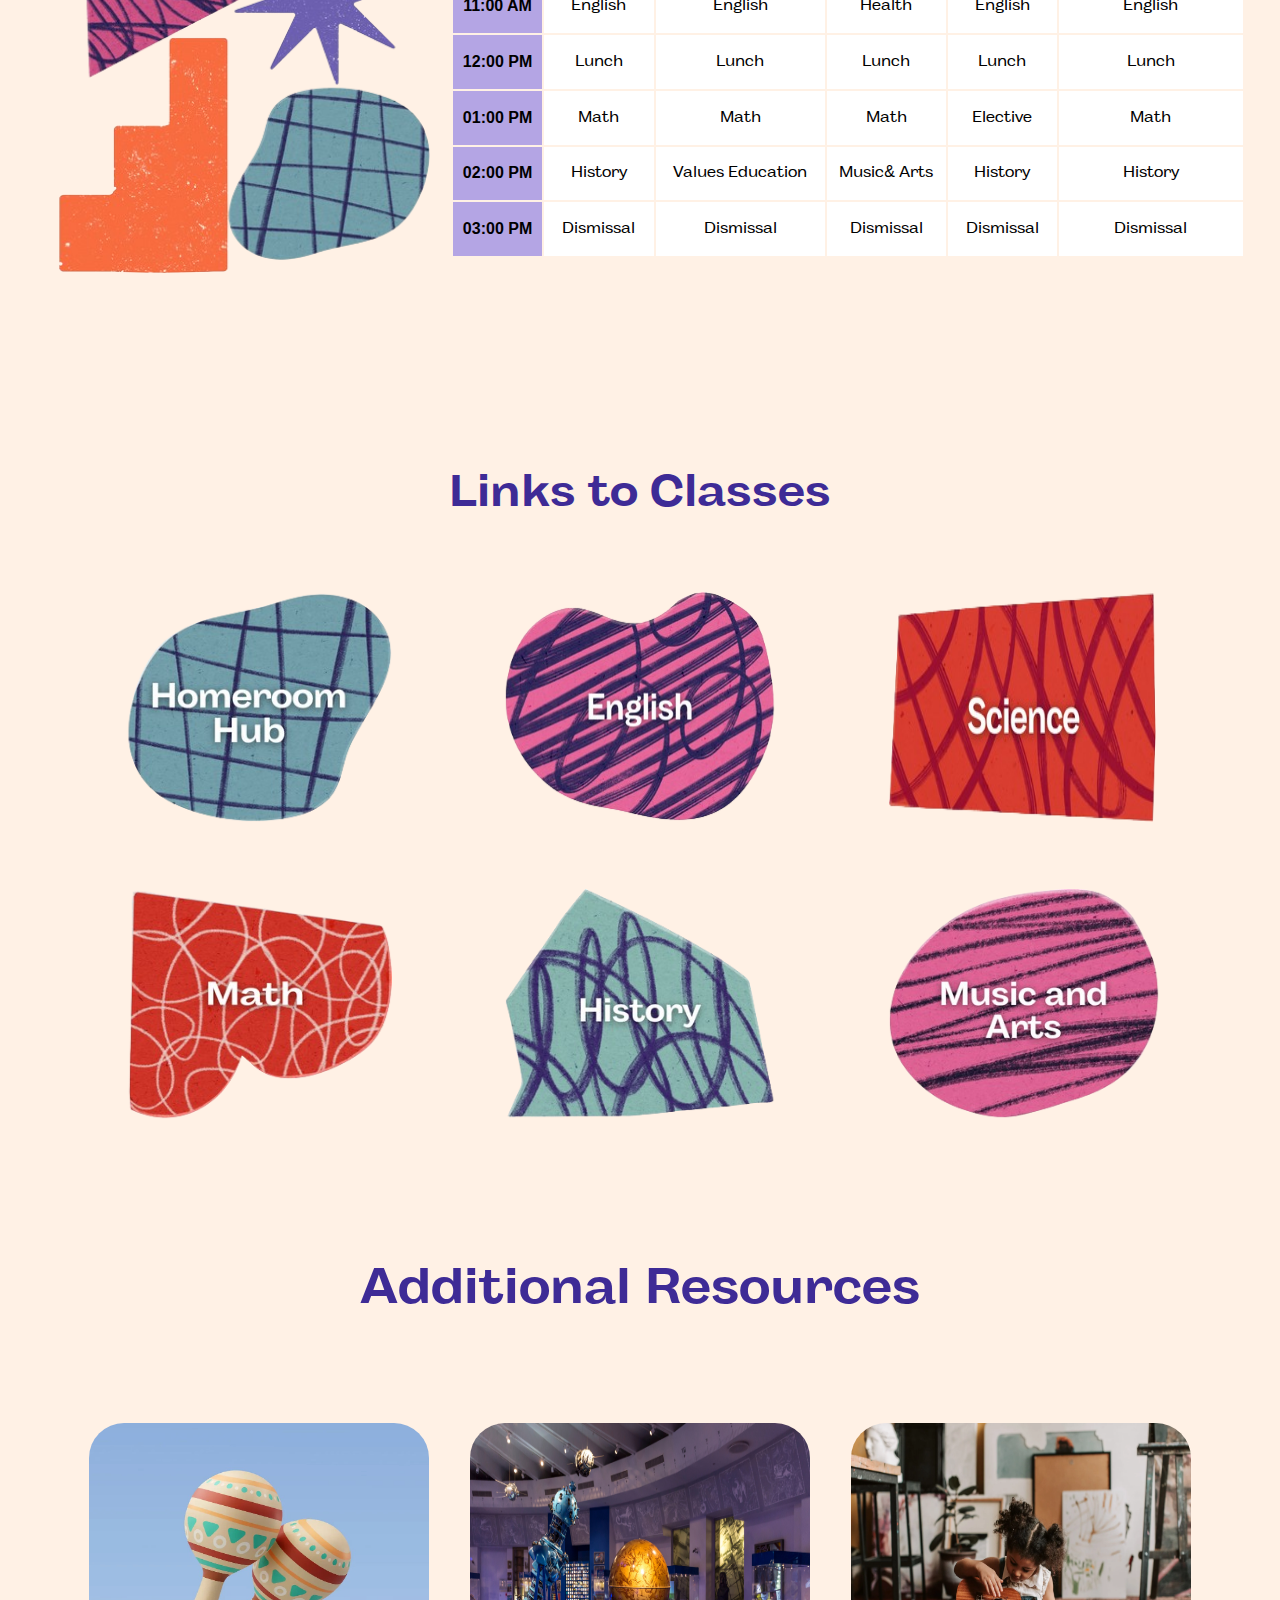
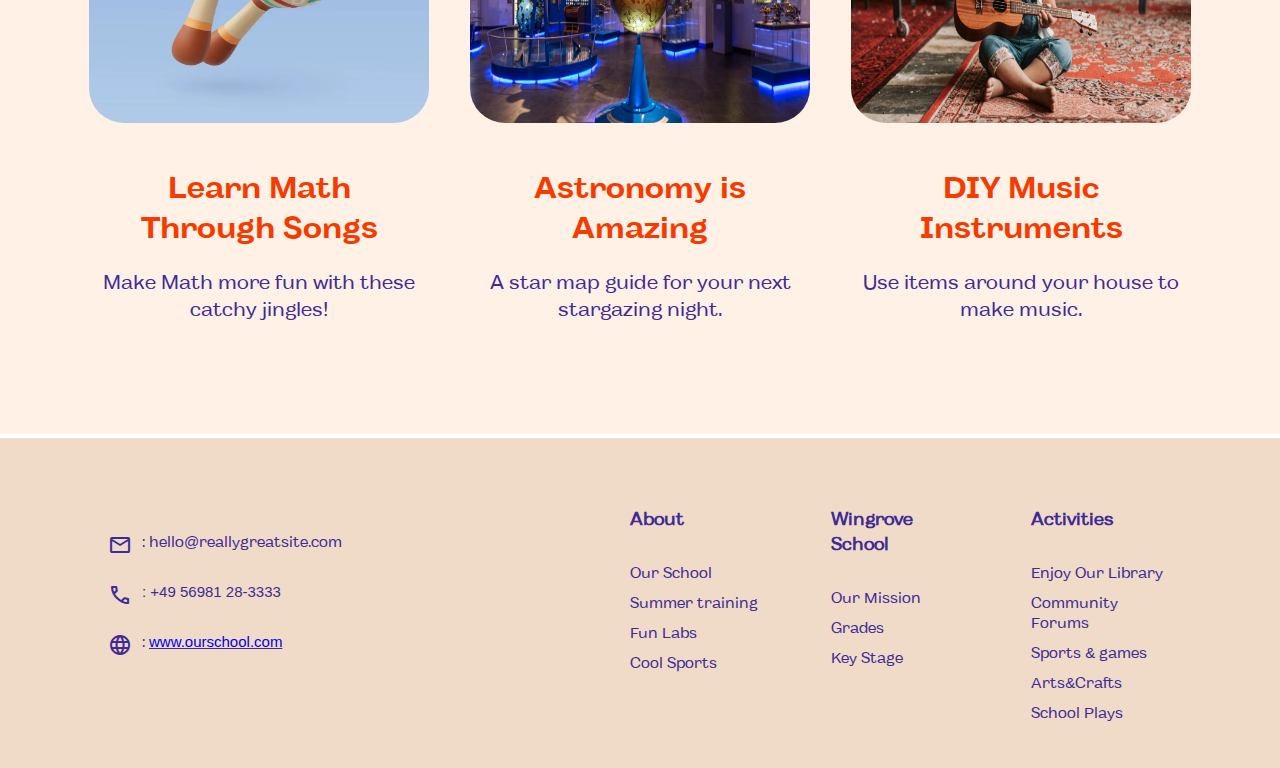
==== commit 127a006e: "Update index.html" ====
--- a/index.html
+++ b/index.html
@@ -17,7 +17,10 @@
   <nav class="navbar">
     <div class="logo">
       <a href="#welcome"><img class="logoimg" src="images/logo.png" alt="logo"></a>
-     
+      <div class="search">
+        <span class="search-icon material-symbols-outlined">search </span>
+        <input class="search-input" type="search" placeholder="Search...">
+      </div>
     </div>
     <ul class="nav">
       <li class="nav-item"><a href="#teacher">Teacher</a></li>
